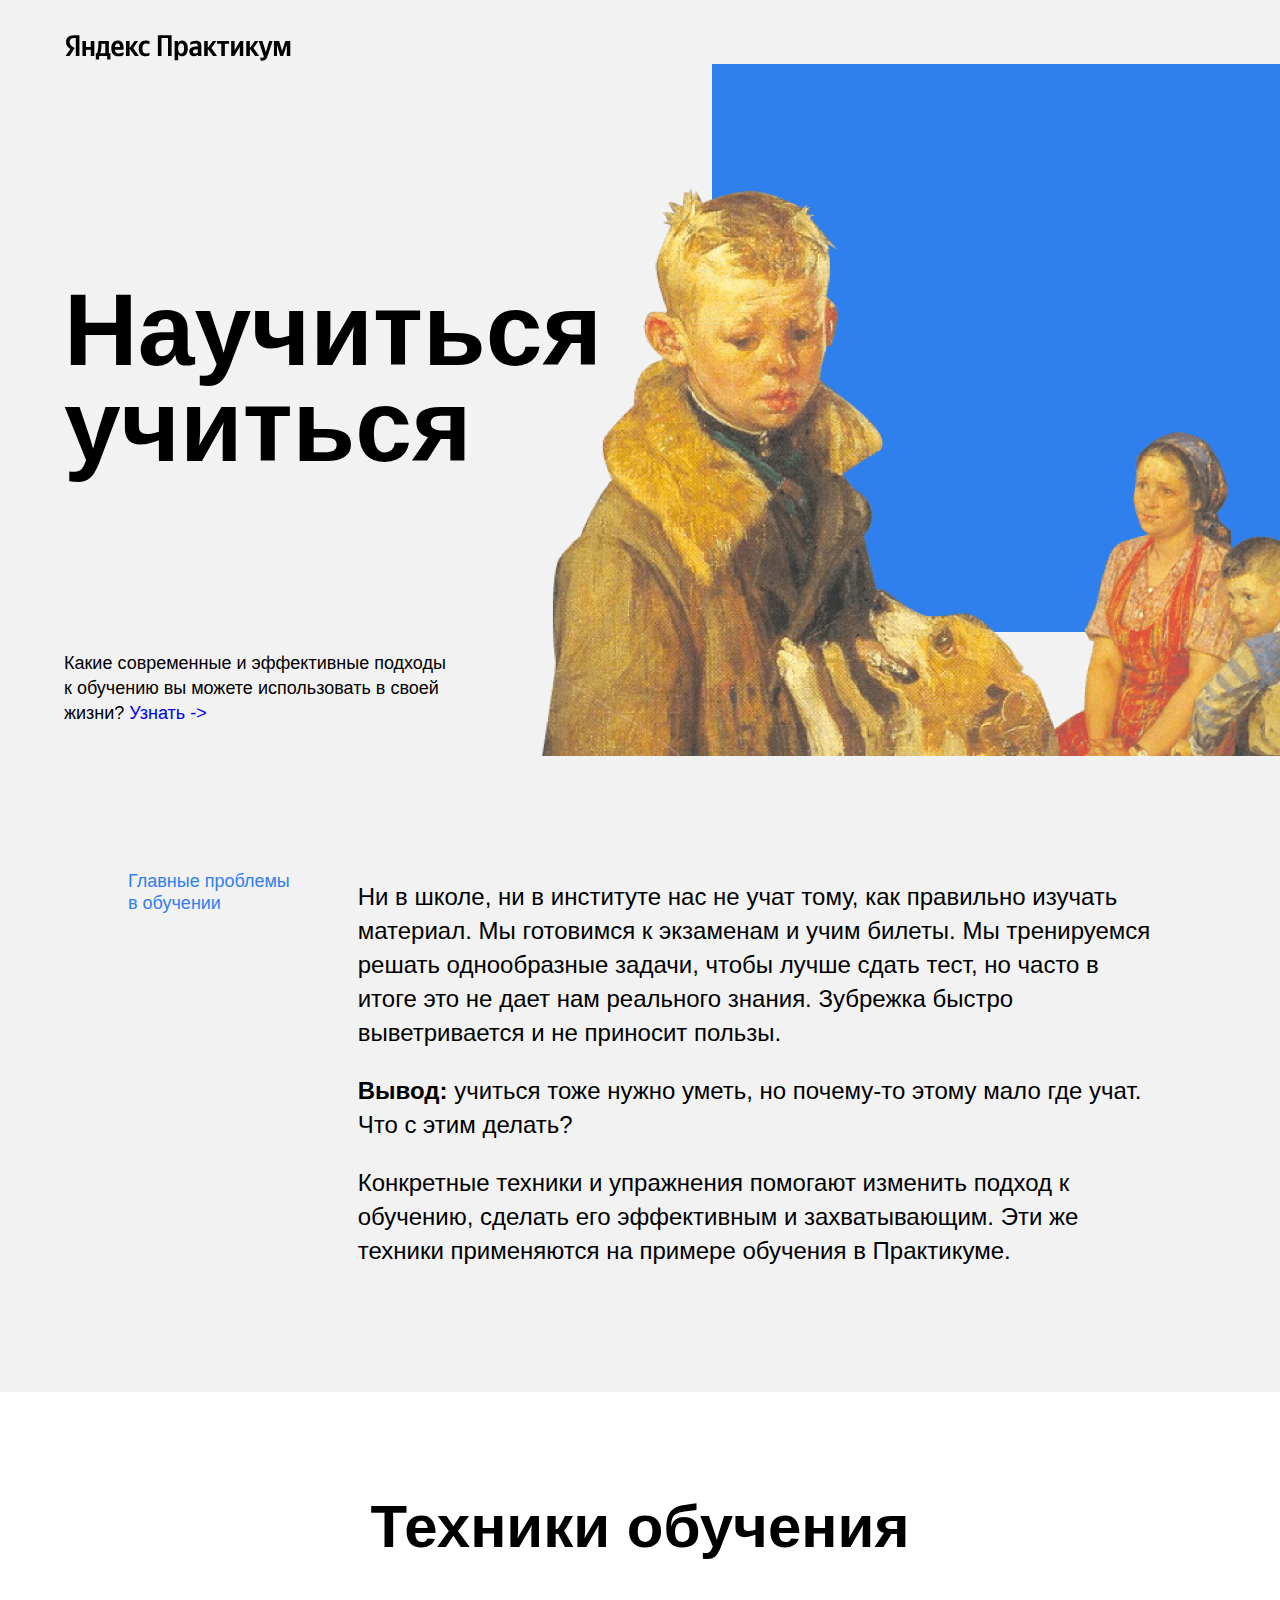
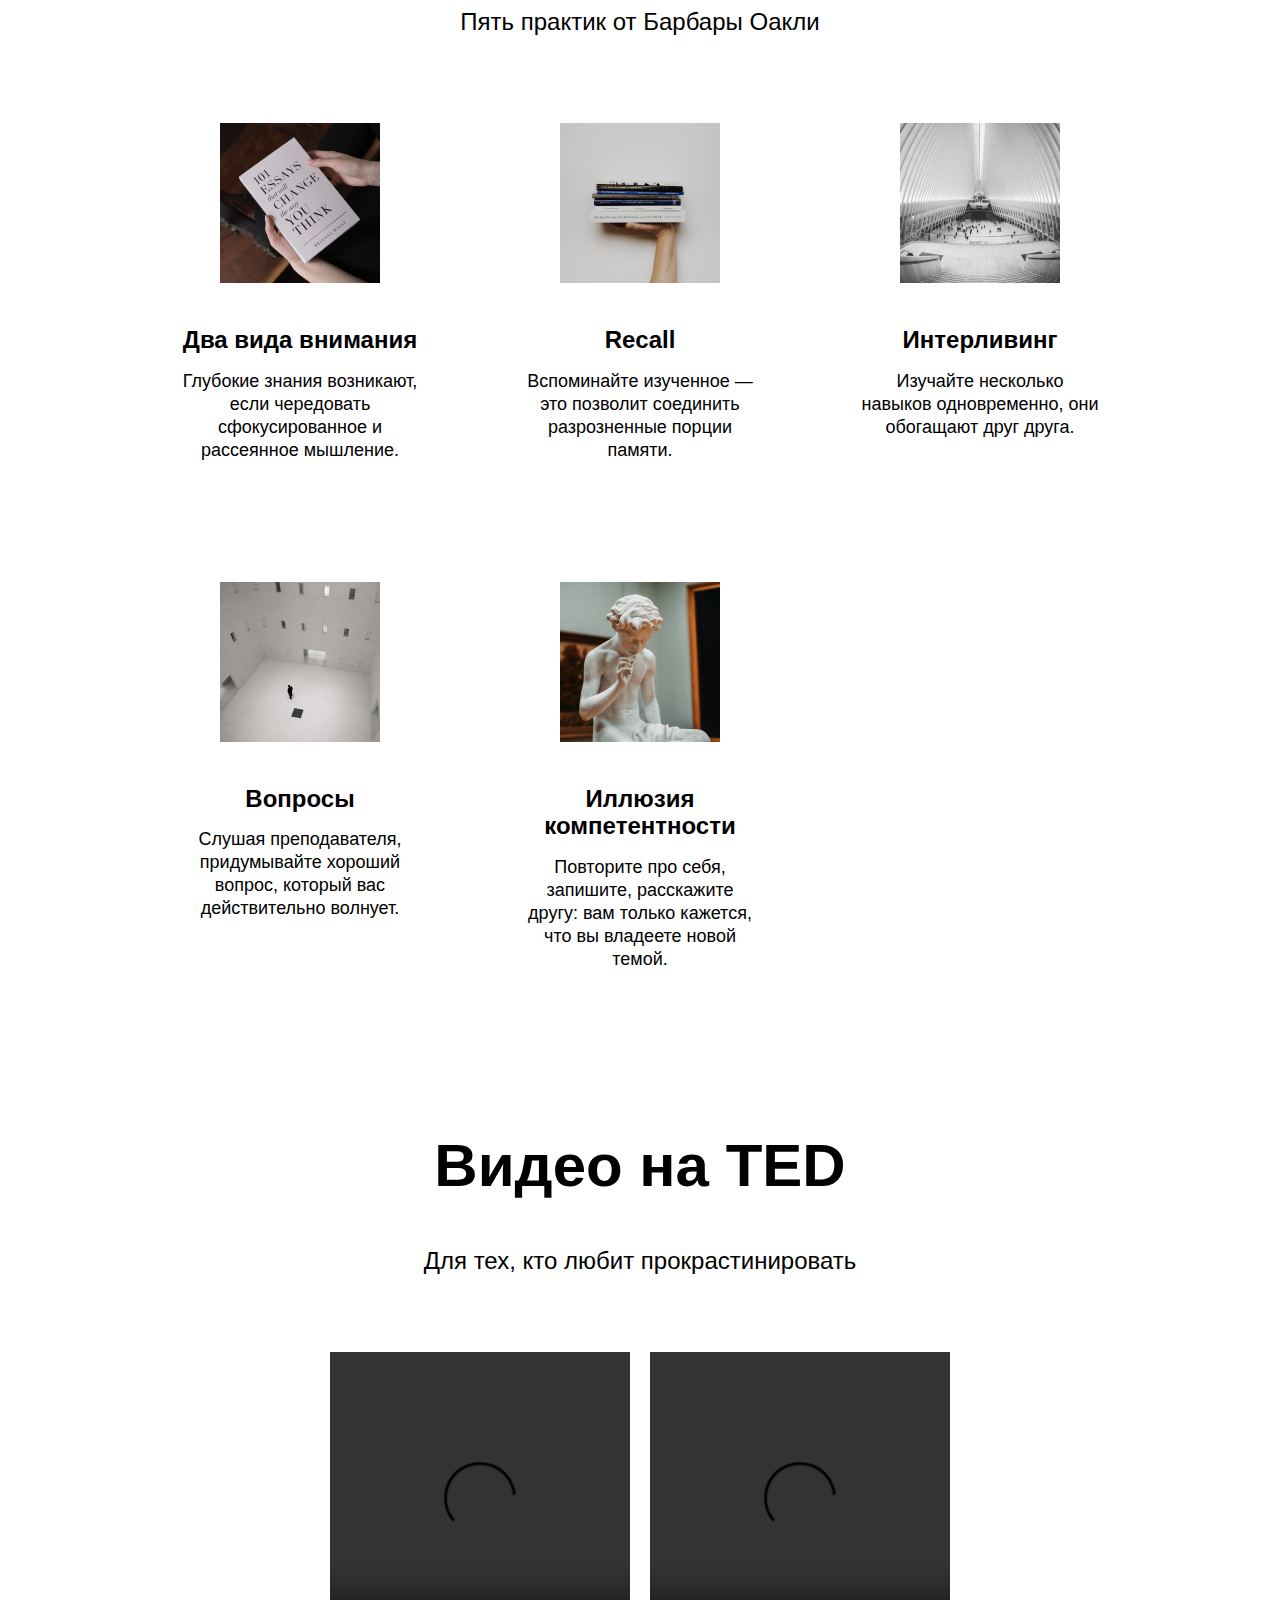
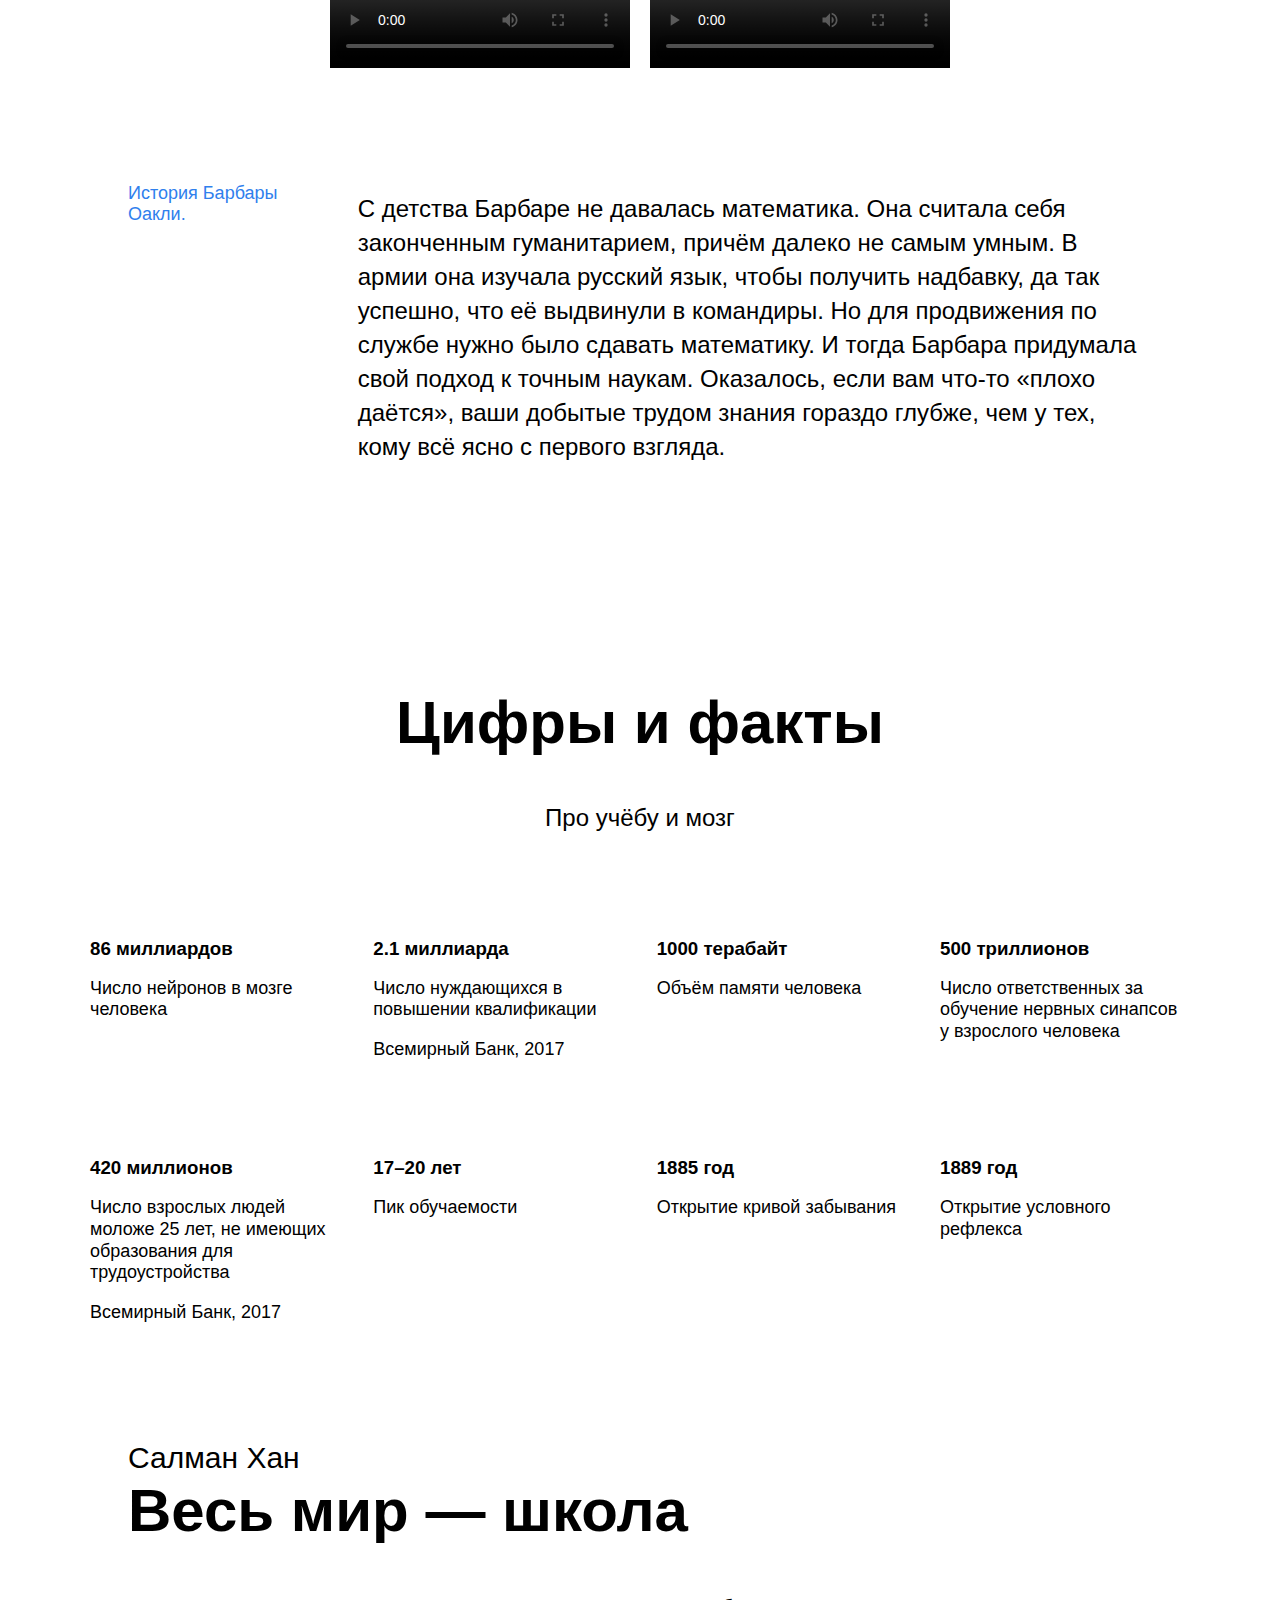
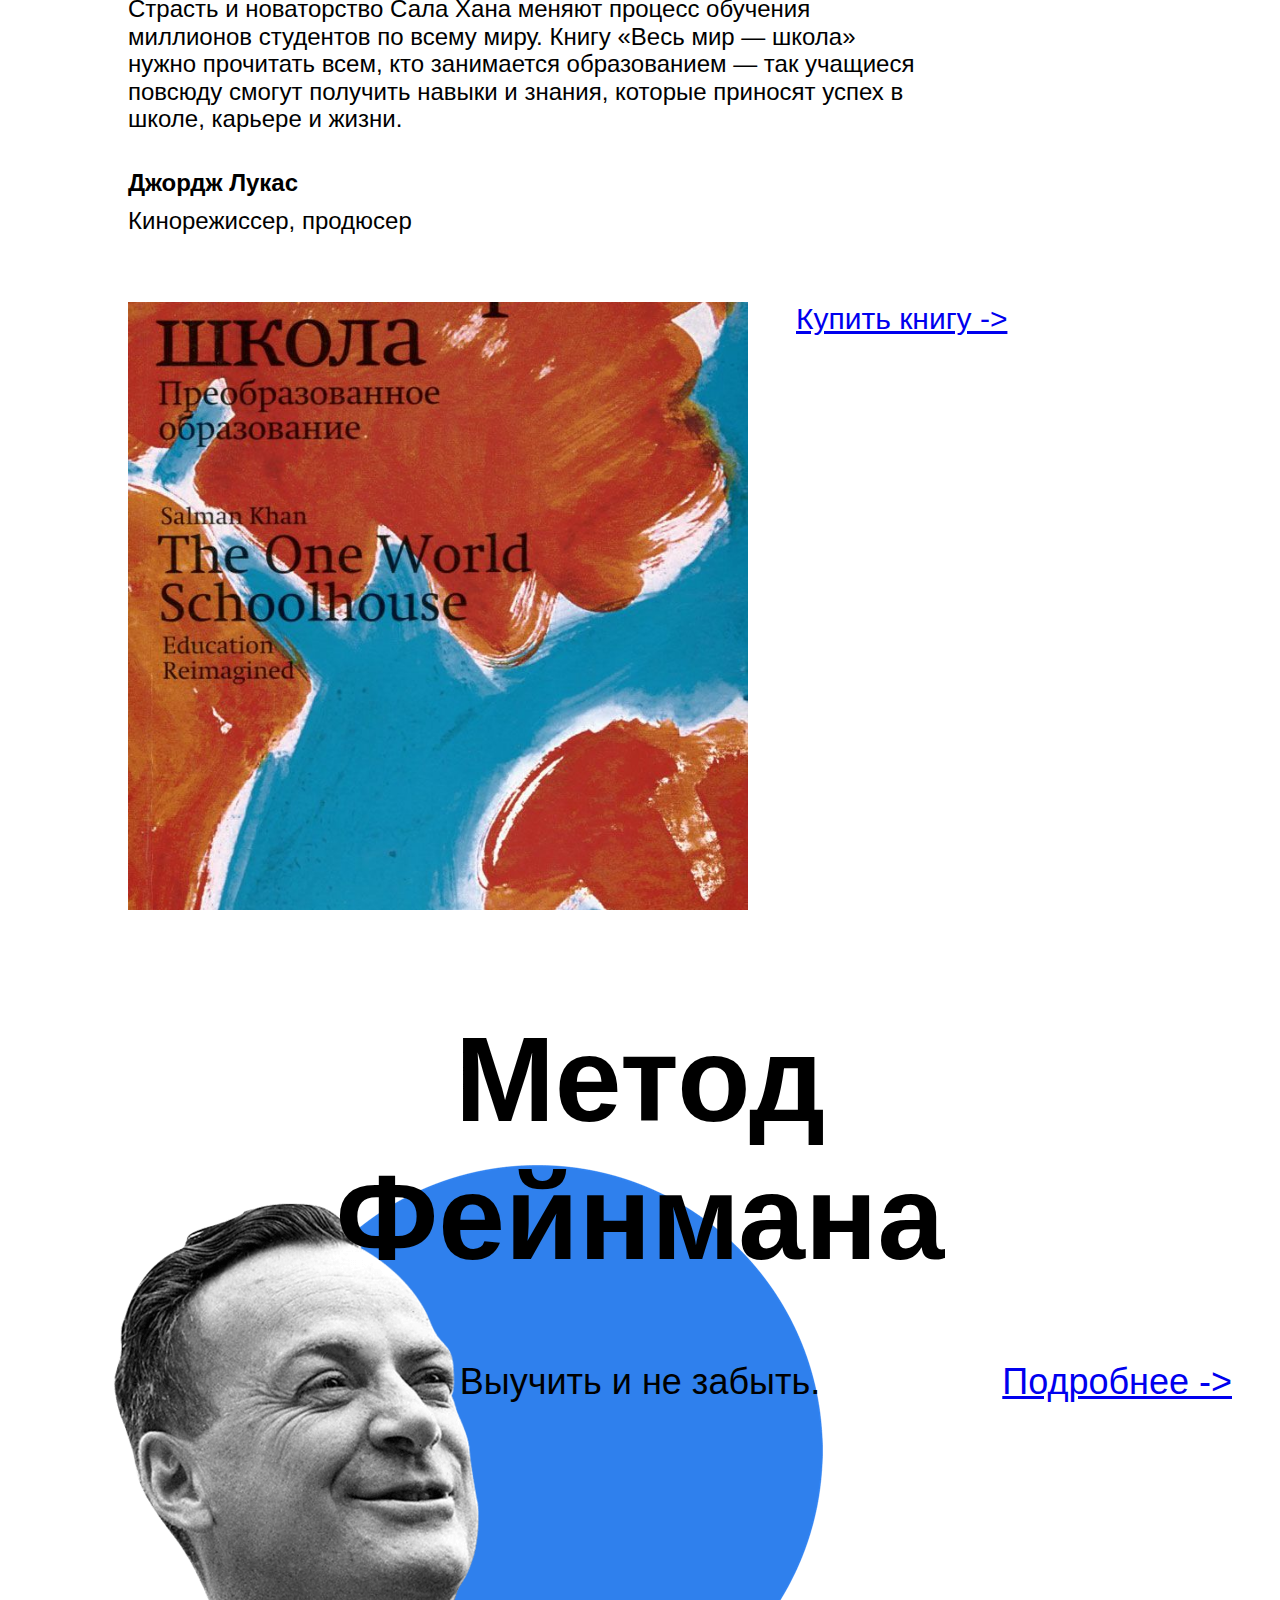
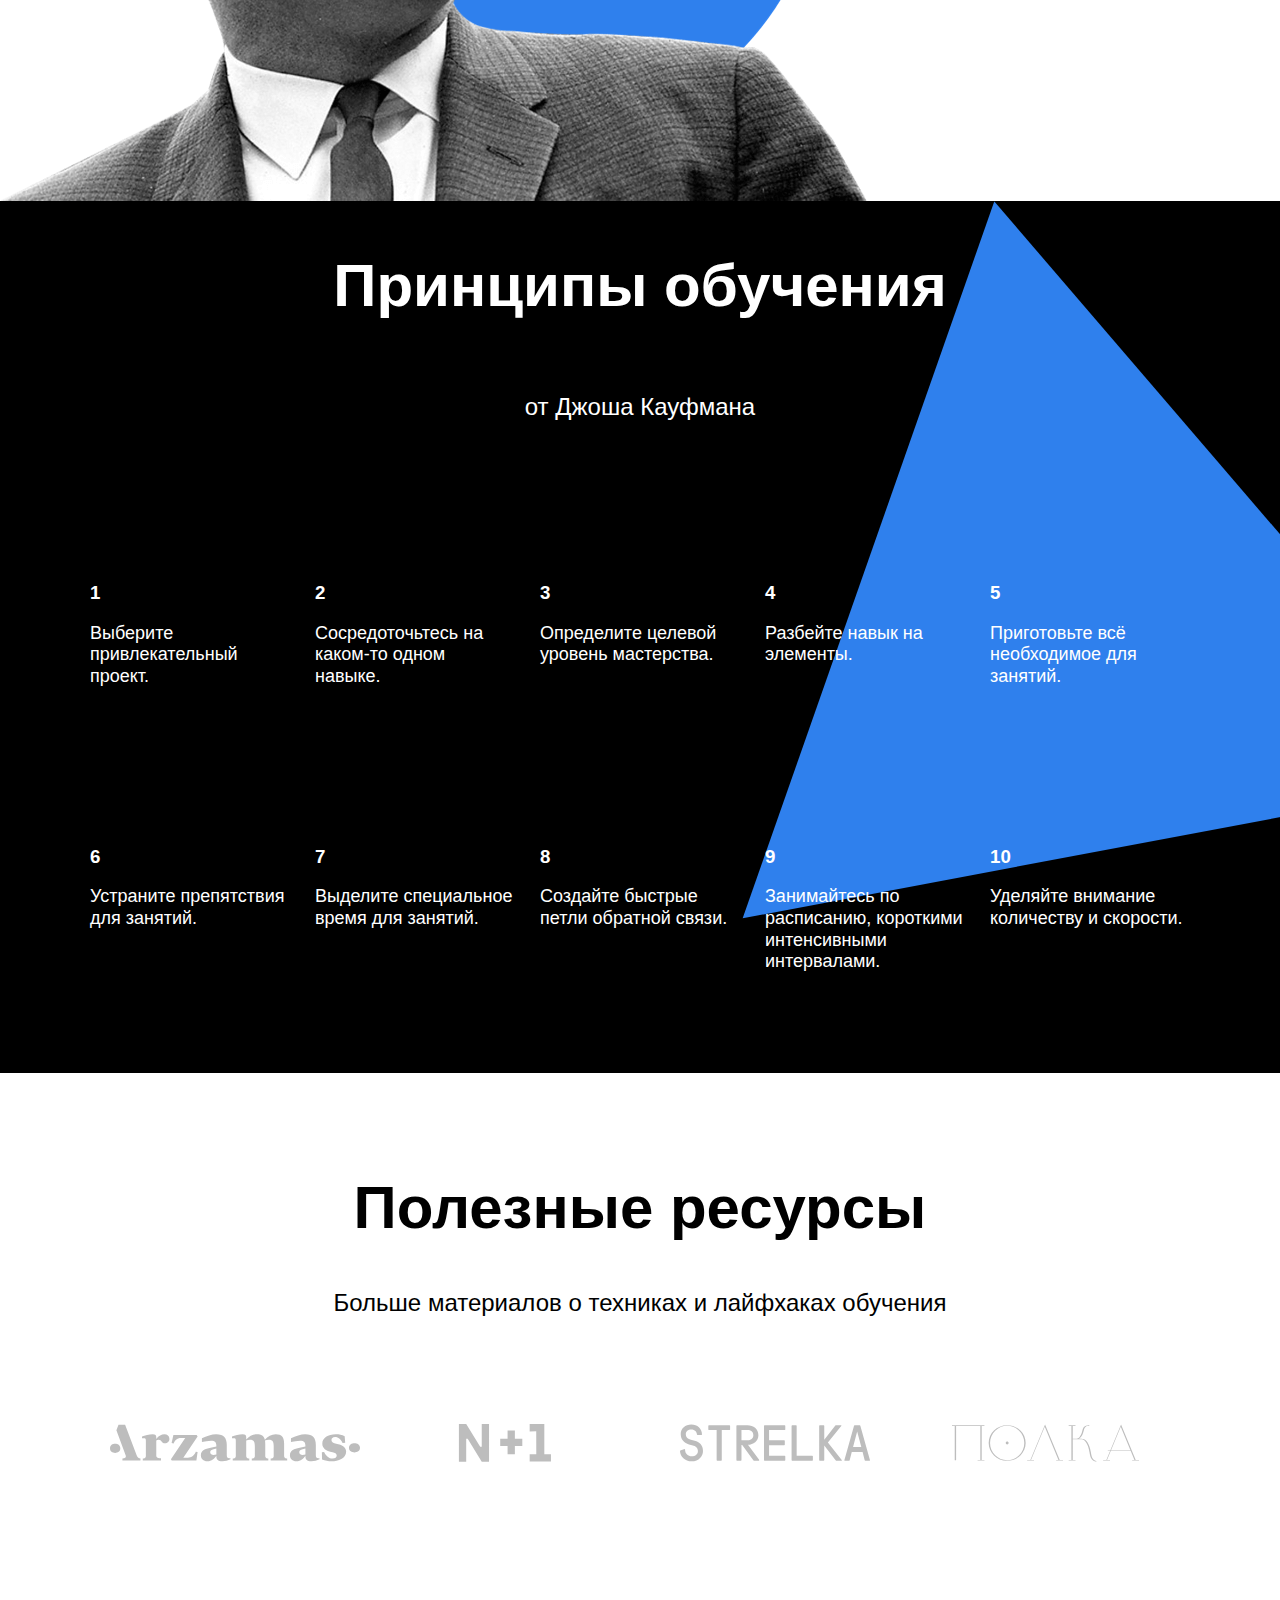
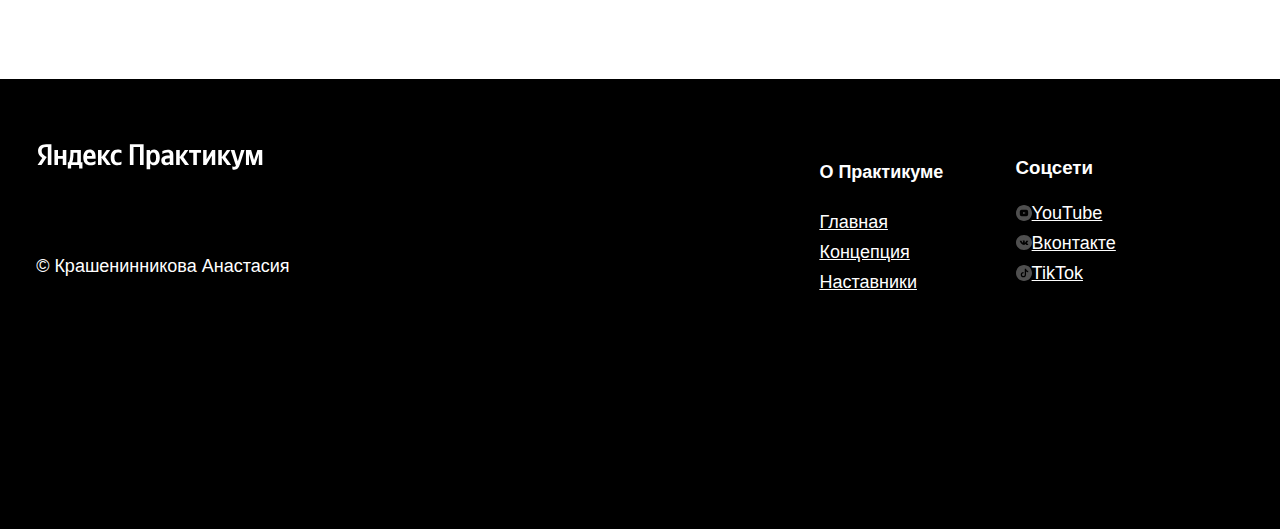
==== index.html @ 9bcd0406 "first commit" ====
<!DOCTYPE html>
<html lang="ru">

<head>
  <link rel="stylesheet" href="styles/style.css">
  <meta charset="UTF-8">
  <meta name="viewport" content="width=device-width, initial-scale=1.0">
  <title>Научиться учиться</title>
</head>

<body>
  <div class="page">
    <header class="header">
      <div class="logo logo_place_header">
        <img src="images/logo_place_header.svg" alt="пупупу">
      </div>
      <h1 class="header__title">Научиться учиться</h1>
      <p class="header__subtitle">
        Какие современные и эффективные подходы к обучению вы можете
        использовать в своей жизни?<a class="header__link"
          href="https://4brain.ru/blog/9-ways-to-learn-more-effectively/">
          Узнать ->
        </a>
      </p>
      <div class="header__main-illustration"></div>
      <div class="header__square-pic rotation"></div>
    </header>

    <main class="content">
      <section class="description">
        <div class="two-columns">
          <h2 class="two-columns__brief">Главные проблемы в обучении</h2>
          <div class="main-text">
            <p>
              Ни в школе, ни в институте нас не учат тому, как правильно
              изучать материал. Мы готовимся к экзаменам и учим билеты. Мы
              тренируемся решать однообразные задачи, чтобы лучше сдать тест,
              но часто в итоге это не дает нам реального знания. Зубрежка
              быстро выветривается и не приносит пользы.
            </p>
            <p>
              <span class="span-accent">Вывод:</span> учиться тоже нужно
              уметь, но почему-то этому мало где учат. Что с этим делать?
            </p>
            <p>
              Конкретные техники и упражнения помогают изменить подход к
              обучению, сделать его эффективным и захватывающим. Эти же
              техники применяются на примере обучения в Практикуме.
            </p>
          </div>
        </div>
      </section>

      <section class ='techniques'>
        <h2 class="section-title">Техники обучения</h2>
        <h3 class="section-subtitle">Пять практик от Барбары Оакли</h3>
        <div class="cards">
          <div class = "cards__item">
            <img class="card__image"  src="images_sprint-2/cards-attention.png" alt="пупупу">
            <h3 class="cards__title">Два вида внимания</h3>
            <p class="cards__description">Глубокие знания возникают, если чередовать сфокусированное и рассеянное мышление.</p>
          </div>
          <div class = "cards__item">
            <img class="card__image"  src="images_sprint-2/cards-competence.png" alt="пупупу">
            <h3 class="cards__title">Recall</h3>
            <p class="cards__description">Вспоминайте изученное — это позволит соединить разрозненные порции памяти.</p>
          </div>
          <div class = "cards__item">
            <img class="card__image"  src="images_sprint-2/cards-interliving.png" alt="пупупу">
            <h3 class="cards__title">Интерливинг</h3>
            <p class="cards__description">Изучайте несколько навыков одновременно, они обогащают друг друга.</p>
          </div>
          <div class = "cards__item">
            <img class="card__image"  src="images_sprint-2/cards-question.png" alt="пупупу">
            <h3 class="cards__title">Вопросы</h3>
            <p class="cards__description">Слушая преподавателя, придумывайте хороший вопрос, который вас действительно волнует.</p>
          </div>
          <div class = "cards__item">
            <img class="card__image"  src="images_sprint-2/cards-recall.png" alt="пупупу">
            <h3 class="cards__title">Иллюзия компетентности</h3>
            <p class="cards__description">Повторите про себя, запишите, расскажите другу: вам только кажется, что вы владеете новой темой.</p>
          </div>
        </div>
      </section>

      <section class="video">
        <h2 class="section-title">Видео нa TED</h2>
        <h3 class="section-subtitle">Для тех, кто любит прокрастинировать</h3>
        <div  class="video__iframes">
          <video src="https://www.youtube.com/watch?v=arj7oStGLkU" type="video/mp4" controls></video>
          <video src="https://www.youtube.com/watch?v=5MgBikgcWnY" type="video/mp4" controls></video>
        </div>
      </section>

      <section class="oakley">
        <div class="two-columns">
          <h2 class="two-columns__brief">История Барбары Оакли.</h2>
          <div class="main-text">
            <p>
              С детства Барбаре не давалась математика. Она считала себя законченным гуманитарием, причём далеко не самым умным. В армии она изучала русский язык, чтобы получить надбавку, да так успешно, что её выдвинули в командиры. Но для продвижения по службе нужно было сдавать математику. И тогда Барбара придумала свой подход к точным наукам. Оказалось, если вам что-то «плохо даётся», ваши добытые трудом знания гораздо глубже, чем у тех, кому всё ясно с первого взгляда.
            </p>
          </div>
        </div>
      </section>
      
      <section class="digits">
        <h2 class="section-title">Цифры и факты</h2>
        <h3 class="section-subtitle">Про учёбу и мозг</h3>
        <div class="table">
          <div class="table__cell">
            <h3 class="table__heading">86 миллиардов</h3>
            <p class="table__text">Число нейронов в мозге человека</p>
          </div>
          <div class="table__cell">
            <h3 class="table__heading">2.1 миллиарда</h3>
            <p class="table__text">
              Число нуждающихся в повышении квалификации
            </p>
            <p class="table__text">Всемирный Банк, 2017</p>
          </div>
          <div class="table__cell">
            <h3 class="table__heading">1000 терабайт</h3>
            <p class="table__text">Объём памяти человека</p>
          </div>
          <div class="table__cell">
            <h3 class="table__heading">500 триллионов</h3>
            <p class="table__text">
              Число ответственных за обучение нервных синапсов у взрослого
              человека
            </p>
          </div>
          <div class="table__cell">
            <h3 class="table__heading">420 миллионов</h3>
            <p class="table__text">
              Число взрослых людей моложе 25 лет, не имеющих образования для
              трудоустройства
            </p>
            <p class="table__text">Всемирный Банк, 2017</p>
          </div>
          <div class="table__cell">
            <h3 class="table__heading">17–20 лет</h3>
            <p class="table__text">Пик обучаемости</p>
          </div>
          <div class="table__cell">
            <h3 class="table__heading">1885 год</h3>
            <p class="table__text">Открытие кривой забывания</p>
          </div>
          <div class="table__cell">
            <h3 class="table__heading">1889 год</h3>
            <p class="table__text">Открытие условного рефлекса</p>
          </div>
        </div>
      </section>

      <section class="khan">
          <h3 class="khan__container khan__author">Салман Хан</h3>
          <h2 class="khan__container khan__title">Весь мир — школа</h2>
          <p class ="khan__container khan__quote">Страсть и новаторство Сала Хана меняют процесс обучения миллионов студентов по всему миру. Книгу «Весь мир — школа» нужно прочитать всем, кто занимается образованием — так учащиеся повсюду смогут получить навыки и знания, которые приносят успех в школе, карьере и жизни.</p>
          <p class="khan__container quote-author">Джордж Лукас</p>
          <p class="khan__container quote-author-subline">Кинорежиссер, продюсер</p>
          <div class="khan__container book-container">
            <img class="khan__container book-pic" src="images_sprint-2/khan-book.jpg" alt="пупупу">
            <a class="khan__container khan__buy-link" href="#">Купить книгу -></a>
          </div>
      </section>

      <section class="feynman">
        <h2 class="title">Метод Фейнмана</h2>
        <h3 class="subtitle">Выучить и не забыть.</h3>
        <img class="body__feynman-illustration" src="/images/feynman.png" alt="пупупу">
        <a class="feynman__link" href="#">Подробнее -></a>
      </section>

      <section class="kaufman">
        <h2 class="section-title_theme_dark">Принципы обучения</h2>
        <div class="section-subtitle_theme_dark">от Джоша Кауфмана</div>
        <div class="table table_theme_dark">
          <div class="table__cell table__cell_width_200 table__cell_theme_dark">
            <h3 class="table__heading">1</h3>
            <div class="table__text">Выберите привлекательный проект.</div>
          </div>
          <div class="table__cell table__cell_width_200 table__cell_theme_dark">
            <h3 class="table__heading">2</h3>
            <div class="table__text">
              Сосредоточьтесь на каком-то одном навыке.
            </div>
          </div>
          <div class="table__cell table__cell_width_200 table__cell_theme_dark">
            <h3 class="table__heading">3</h3>
            <div class="table__text">
              Определите целевой уровень мастерства.
            </div>
          </div>
          <div class="table__cell table__cell_width_200 table__cell_theme_dark">
            <h3 class="table__heading">4</h3>
            <div class="table__text">Разбейте навык на элементы.</div>
          </div>
          <div class="table__cell table__cell_width_200 table__cell_theme_dark">
            <h3 class="table__heading">5</h3>
            <div class="table__text">
              Приготовьте всё необходимое для занятий.
            </div>
          </div>
          <div class="table__cell table__cell_width_200 table__cell_theme_dark">
            <h3 class="table__heading">6</h3>
            <div class="table__text">Устраните препятствия для занятий.</div>
          </div>
          <div class="table__cell table__cell_width_200 table__cell_theme_dark">
            <h3 class="table__heading">7</h3>
            <div class="table__text">
              Выделите специальное время для занятий.
            </div>
          </div>
          <div class="table__cell table__cell_width_200 table__cell_theme_dark">
            <h3 class="table__heading">8</h3>
            <div class="table__text">
              Создайте быстрые петли обратной связи.
            </div>
          </div>
          <div class="table__cell table__cell_width_200 table__cell_theme_dark">
            <h3 class="table__heading">9</h3>
            <div class="table__text">
              Занимайтесь по расписанию, короткими интенсивными интервалами.
            </div>
          </div>
          <div class="table__cell table__cell_width_200 table__cell_theme_dark">
            <h3 class="table__heading">10</h3>
            <div class="table__text">
              Уделяйте внимание количеству и скорости.
            </div>
          </div>
        </div>
        <div class="kaufman__triangle rotation"></div>
      </section>

      <section class="resources">
        <h2 class="section-title">Полезные ресурсы</h2>
        <h3 class="section-subtitle">Больше материалов о техниках и лайфхаках обучения</h3>
        <div class="resources__logo-zone">
          <a class="resources__link" href="#">
            <img class="resources__image" src="images_sprint-2/logo/resources-arzamas.svg" alt="пупупу">
          </a>
          <a class="resources__link" href="#">
            <img src="images_sprint-2/logo/resources-n1.svg" alt="пупупу">
          </a>
          <a class="resources__link" href="#">
            <img src="images_sprint-2/logo/resources-strelka.svg" alt="пупупу">
          </a>
          <a class="resources__link" href="#">
            <img src="images_sprint-2/logo/resources-polka.svg" alt="пупупу">
          </a>
        </div>
      </section>

    </main>
    <footer class="footer">
      <div class="footer__columns">
        <div class="footer__column_content_copyright">
          <div class="logo logo_place_footer">
            <img src="images/logo_place_footer.svg" alt="пупупу">
          </div>
          <div class="footer__author">&copy; Крашенинникова Анастасия</div>
        </div>

        <div class="footer__column_content_info">
          <h3 class="footer__column-heading">О Практикуме</h3>
          <a class="footer__column-links" href="#">Главная</a>
          <a class="footer__column-links" href="#">Концепция</a>
          <a class="footer__column-links" href="#">Наставники</a>
        </div>

        <div class="footer__column_content_social">
          <h3 class="footer__social-icon">Соцсети</h3>
          <a class="footer__column-link" href="#">
            <img src="images/youtube_color_white.svg" alt="пупупу">YouTube</a>
          <a class="footer__column-link" href="#">
            <img src="images/vk_color_white.svg" alt="пупупу">Вконтакте</a>
          <a class="footer__column-link" href="#">
            <img src="images/tiktok_color_white.svg" alt="пупупу">TikTok</a>
        </div>
      </div>
    </footer>
  </div>
</body>

</html>
---- styles/style.css ----
@import url(normalize.css);
.page {
  min-width: 1100px;
  /* мы ещё не умеем делать мобильную версию сайта, */
  /* поэтому выше установлена минимальная ширина страницы */
  max-width: 1600px;
  /* выше установили ограничение по максимальной ширине */
  margin: 0 auto;
  /* выше для экранов больше 1600px отцентрировали весь контент */
  font-family: "Helvetica Neue", Arial, sans-serif;
}

.header {
  position: relative;
  height: 100vh;
  min-height: 600px;
  max-height: 756px;
  display: flex;
  /* padding: 20px; */
  align-items: center;
  background-color: #f2f2f2;
}
.logo {
  width: 228px;
  height: 32px;
  position: absolute;
  z-index: 2;
}
.logo_place_header{ 
  top: 30px;
  left: 64px;
}

.header__title {
  width: 730px;
  /* position: absolute;  */
  top: 60px;
  margin-left: 64px;
  z-index: 2;
  justify-content: column;
  font-size: 102px;
  font-weight: 600;
  line-height: 96px;
}

.header__subtitle {
  position: absolute;
  width: 388px;
  bottom: 30px;
  left: 64px;
  z-index: 1;
  margin: 0;
  font-size: 18px;
  font-weight: normal;
  line-height: 25px;
}

.header__link {
  /* position: absolute; 
  bottom: 30px;
  left: 64px;  */
  text-decoration: none;
  font-size: 18px;
  font-weight: normal;
  line-height: 25px;
}

.header__main-illustration {
  position: absolute;
  width: 765px;
  height: 608px;
  bottom: 0px;
  right: 0px;
  z-index: 1;
  background-image: url("/images/two_again.png");
  background-size: cover;
  background-repeat: no-repeat;
}

.header__square-pic {
  position: absolute;
  height: 568px;
  width: 568px;
  background-color: #2f80ed;
  top: 64px;
  right: 0px;
  z-index: 0;
}

.header__square-pic {
  height: 568px;
  width: 568px;
}

.table__cell_theme_dark {
  width: 200px;
  color: white;
  margin-right: 0;
  margin-top: 80px;
}

.span-accent {
  font-weight: bold;
}

.description {
  display: flex;
  align-items: center;
  justify-content: center;
  background-color: #f2f2f2;
}

.two-columns {
  display: flex;
  gap: 60px;
  width: 80%;
  margin-top: 100px;
  margin-bottom: 100px;
}

.two-columns__brief {
  width: 175px;
  font-size: 18px;
  font-weight: normal;
  line-height: 1.2;
  color: #2f80ed;
}

.main-text {
  min-width: 784px;
  width: 80%;
  font-size: 24px;
  font-weight: normal;
  line-height: 34px;
}

.digits {
  display: flex;
  flex-direction: column;
  justify-content: start;
  align-items: center;
  padding: 100px auto;
}
.section-title {
  text-align: center;
  margin-top: 100px;
  margin-bottom: 20px;
  width: 60%;
  font-size: 60px;
  font-weight: 600;
  line-height: 1.15;
}
.section-subtitle {
  text-align: center;
  width: 60%;
  font-size: 24px;
  font-weight: normal;
  line-height: 34px;
}
.table {
  display: flex;
  flex-wrap: wrap;
  row-gap: 60px;
  justify-content: space-between;
  padding-top: 60px;
  margin-bottom: 100px;
  margin-left: auto;
  margin-right: auto;
  width: 1100px;
}
.table__cell{
  row-gap: 20px;
  width: 250px;
}
.heading{
  font-size: 24px;
  font-weight: 600;
  line-height: 1.15;
  width: 250px;
}
.table__text{
  font-size: 18px;
  font-weight: normal;
  line-height: 1.2
}
.feynman{
  display: flex;
  flex-direction: column;
  justify-content: start;
  align-items: center;
  position: relative;
  height: 891px;
}
.body__feynman-illustration{
  position: absolute;
  z-index: 1;
  height: 637px;
  width: 867px;
  left: 0;
  bottom: 0;
}
.title{
  text-align: center;
  width: 648px;
  z-index: 2;
  margin: 0;
  margin-top: 100px;
  font-size: 120px;
  font-weight: 600;
  line-height: 1.15;
}
.subtitle{
  text-align: center;
  z-index: 2;
  margin-top: 70px;
  font-size: 36px;
  font-weight: normal;
  line-height: 51px;
}
.feynman__link{
  position: absolute;
  top: 50%;
  right: 48px;
  font-size: 36px;
  font-weight: normal;
  line-height: 51px;
}
/* .kaufman{
  display: flex;
  flex-direction: column;
  justify-content: start;
  align-items: center;
  position: relative;
  padding: 90px auto;
  z-index: 2;
  background-image: url("/images/kaufman-triangle.svg");
  background-repeat: no-repeat;
  background-position: top right;
  background-size: 877px; 
  background-color: black;
} */
.kaufman {
  display: flex;
  flex-direction: column;
  justify-content: start;
  align-items: center;
  position: relative;
  padding: 90px auto;
  z-index: 2;
  background-color: black;
}
.kaufman__triangle{
  position: absolute;
  top: 0; 
  right: -210px;
  z-index: -1;
  width: 877px;
  height: 877px;
  background-image: url("/images/kaufman-triangle.svg");
  background-repeat: no-repeat;
  background-position: top right;
  transform-origin: center;
}

.section-title_theme_dark{
  text-align: center;
  width: 60%;
  font-size: 60px;
  font-weight: 600;
  line-height: 1.15;
  color: white;
}
.section-subtitle_theme_dark{
  text-align: center;
  margin-top: 20px;
  width: 60%;
  font-size: 24px;
  font-weight: normal;
  line-height: 34px;
  color: white;
}
.table__cell_width_200{
  width: 200px;
}
.table__cell_theme_dark{
  color: white;
}

.footer{
  padding-top: 60px;
  padding-bottom: 40px;
  min-height: 350px;
  color: white;
  background-color: black;
}
.logo_place_footer{
  width: 228px;
  height: 32px;
}
.footer__author{
  display: flex;
  align-items: end;
  padding-bottom: 18px;
  padding-top: 18px;
  font-size: 18px;
  font-weight: normal;
  line-height: 25px;
}
.footer__column-heading{
  margin-bottom: 20px;
  font-size: 18px;
  font-weight: 600;
  line-height: 30px;
}
.footer__column-links{
  display: flex;
  flex-direction: row;
  justify-content: space-between;
  font-size: 18px;
  font-weight: normal;
  line-height: 30px;
  color: white;
}
.footer__column-link{
  display: flex;
  flex-direction: row;
  justify-content: start;
  font-size: 18px;
  font-weight: normal;
  line-height: 30px;
  color: white;
}
.footer__columns{
  width: 90%;
  padding: 0;
  display: flex;
  flex-direction: row;
  justify-content: space-around;
}
.footer__column_content_copyright{
  display: flex;
  justify-content: start;
  flex-basis: 711px;

}
.footer__column_content_info{
  justify-content: center;
}
.footer__column_content_social{
  justify-content: end;
}

a {
  transition: opacity 0.3s ease-in-out;
}

a:hover {
  opacity: 0.2;
}

@keyframes rotate {
  from {
      transform: rotate(0deg);
  }
  to {
      transform: rotate(360deg);
  }
}

.rotation {
  animation: rotate 20s linear infinite;
    max-width: 100%; 
    max-height: 100%;
    overflow: hidden;
}

.techniques{
  margin-left: auto;
  margin-right: auto;
  width: 80%;
  display: flex;
  flex-direction: column;
  align-items: center;
}
.cards{
  display: flex;
  flex-wrap: wrap;
  justify-content: start;
  width: 920px;
  column-gap: 100px;
}

.cards__item{
  width: 240px;
  display: flex;
  flex-direction: column;
  justify-content: start;
  align-items: center;
  row-gap: 0;
}

.card__image{
  width: 160px;
  height: 160px;
  padding: 60px 40px 43px;
  display: flex;
  justify-content: center;
}
.cards__title{
  margin: 0;
  line-height: 1.15;
  font-size: 24px;
  font-weight: 600;
  text-align: center;
}
.cards__description{
  margin-top: 16px;
  margin-bottom: 60px;
  line-height: 23px;
  font-size: 18px;
  font-weight: normal;
  text-align: center;
}
.video{
  display: flex;
  flex-direction: column;
  align-items: center;
}
.video__iframes{
  display: flex;
  justify-content: center;
  flex-wrap: nowrap;
  column-gap: 20px;
  width: 515px;
  height: 316px;
  margin-top: 50px;
  margin-left: auto;
  margin-right: auto;
}
video{
  width: 100%;
  height: 100%;
  object-fit: contain;
}
.oakley{
  display: flex;
  align-items: center;
  justify-content: center;
}
.khan{
  width: 80%;
  height: 100%;
  margin-left: auto;
  margin-right: auto;
}
.khan__title{
  width: 100%;
  margin: 0;
  text-align: 1.15;
  font-size: 60px;
  font-weight: 600;
}
.khan__author{
  margin: 0;
  text-align: 42px;
  font-size: 30px;
  font-weight: normal;
}
.khan__quote{
  width: 790px;
  margin-top: 50px;
  margin-bottom: 36px;
  text-align: 32px;
  font-size: 24px;
  font-weight: normal;
}
.quote-author{
  width: 100%;
  text-align: 1.15;
  font-size: 24px;
  font-weight: 600;
  margin: 0;
}
.quote-author-subline{
  width: 100%;
  margin: 10px 0 68px;
  text-align: 1.15;
  font-size: 24px;
  font-weight: normal;
}
.book-container{
  display: flex;
  flex-wrap: nowrap;
  width: 100%;
  column-gap: 48px;
}
.book-pic{
  width: 620px;
  height: 608px;
  object-fit: cover;
}
.khan__buy-link{
  text-align: 42px;
  font-size: 30px;
  font-weight: normal;
}
.resources{
  display: flex;
  align-items: center;
  justify-content: center;
  flex-wrap: wrap;
}
.resources__logo-zone{
  display: flex;
  justify-content: center;
  margin: 80px auto 217px;
  column-gap: 0;
  width: 1100px;
}
.resources__link{
  display: flex;
  justify-content: center;
  width: 270px;
  height: 38px;
  object-fit: contain;
}
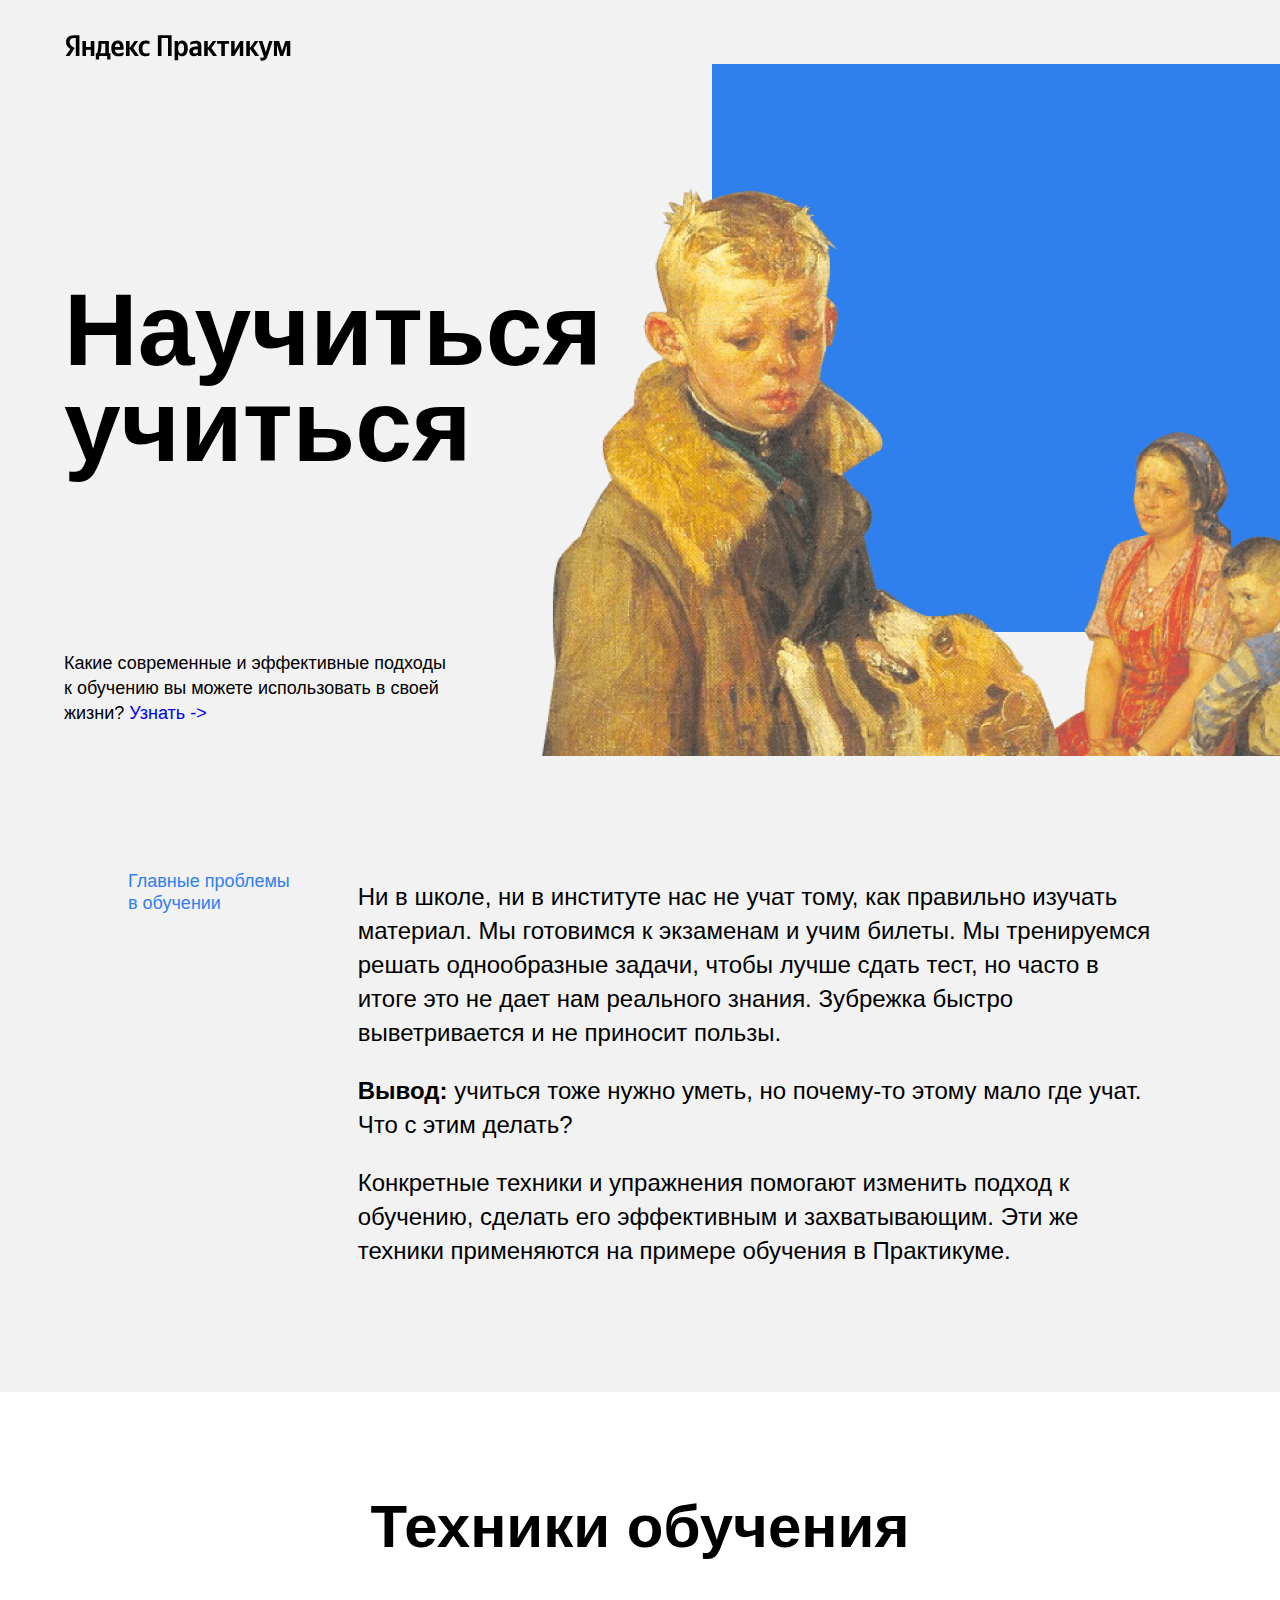
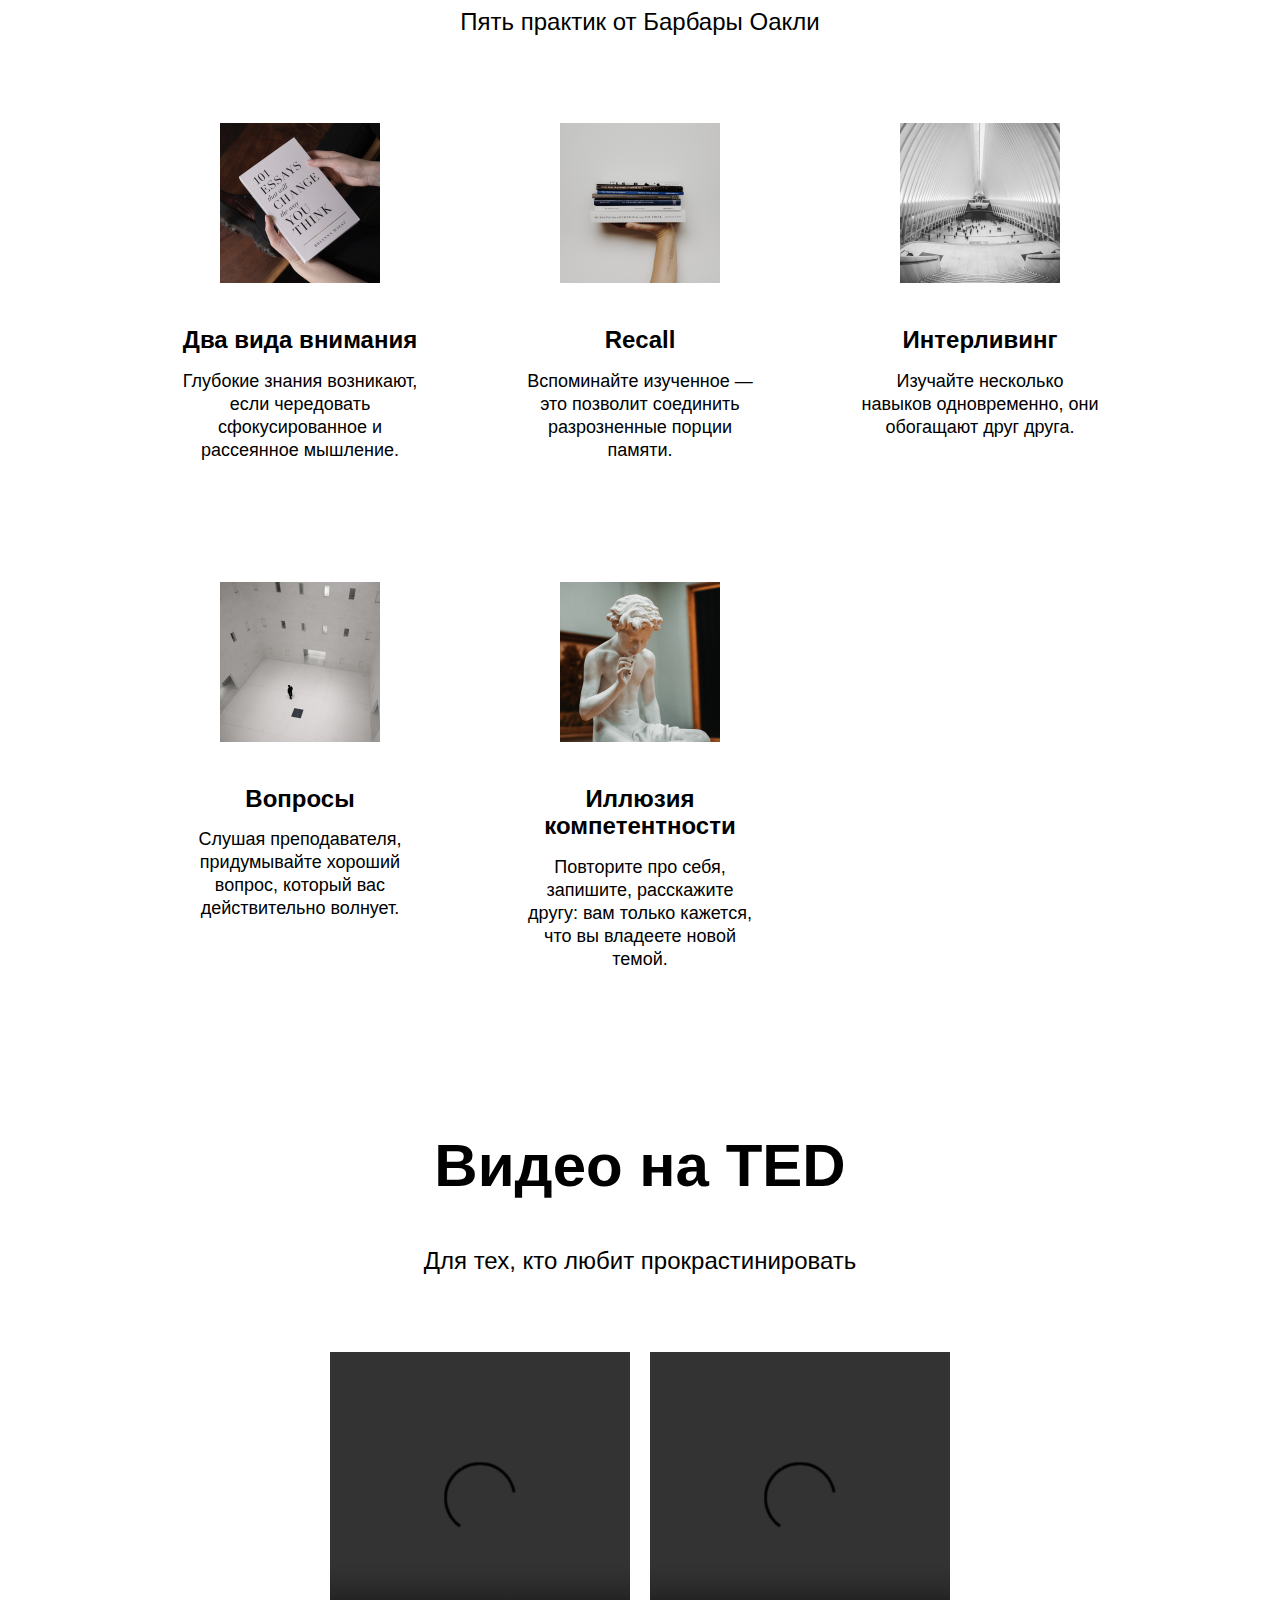
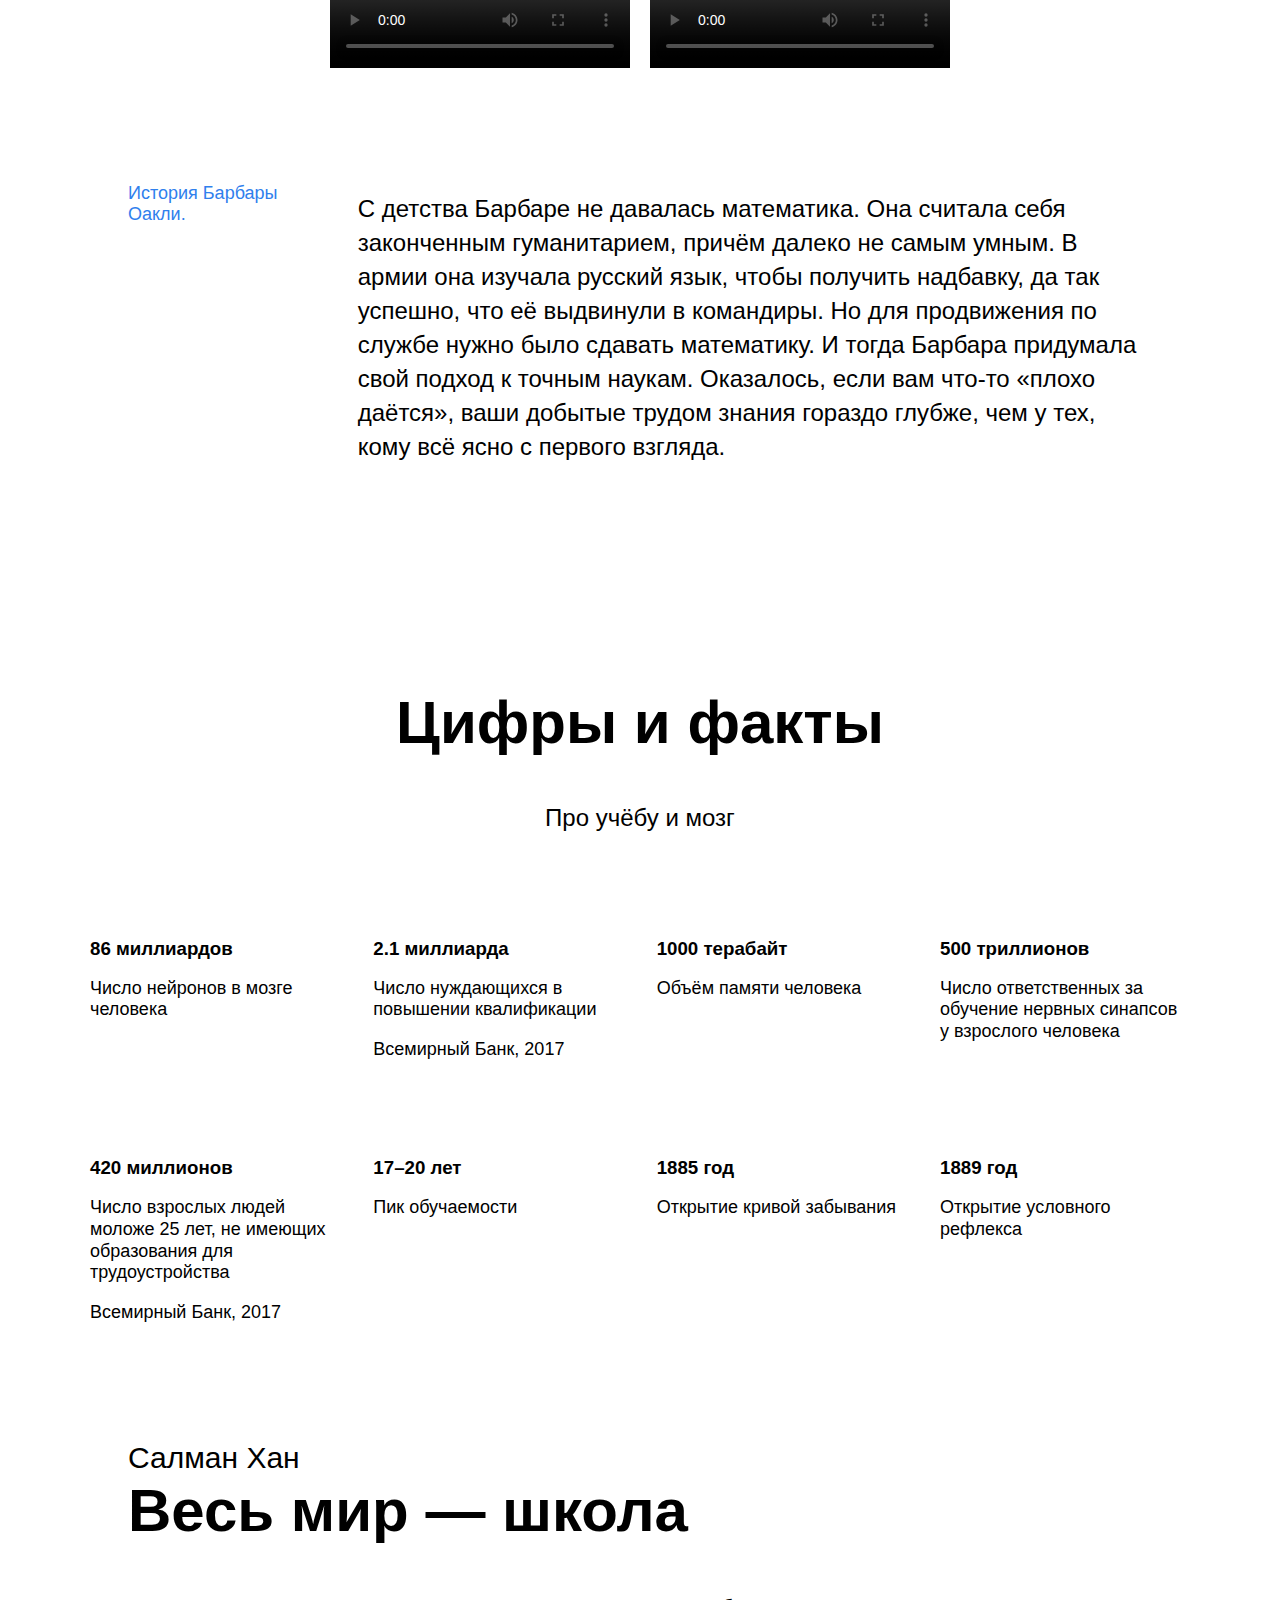
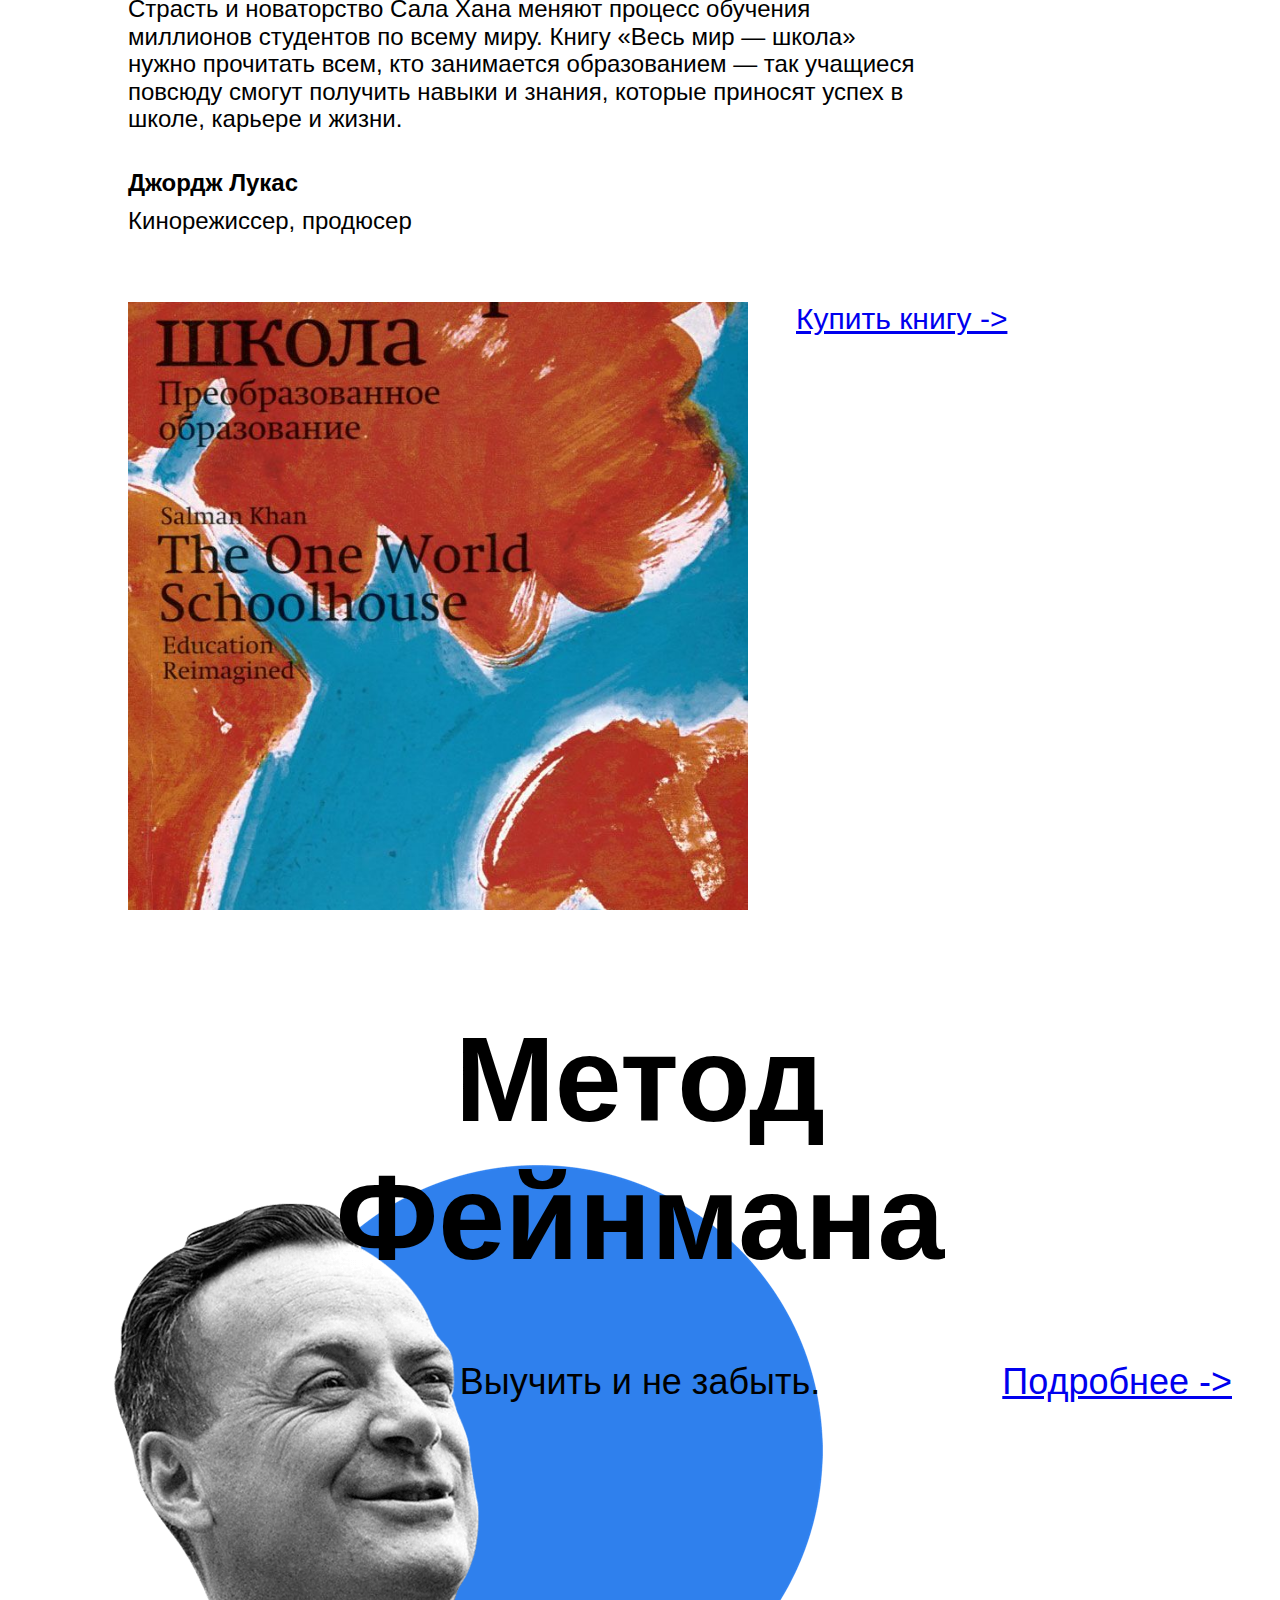
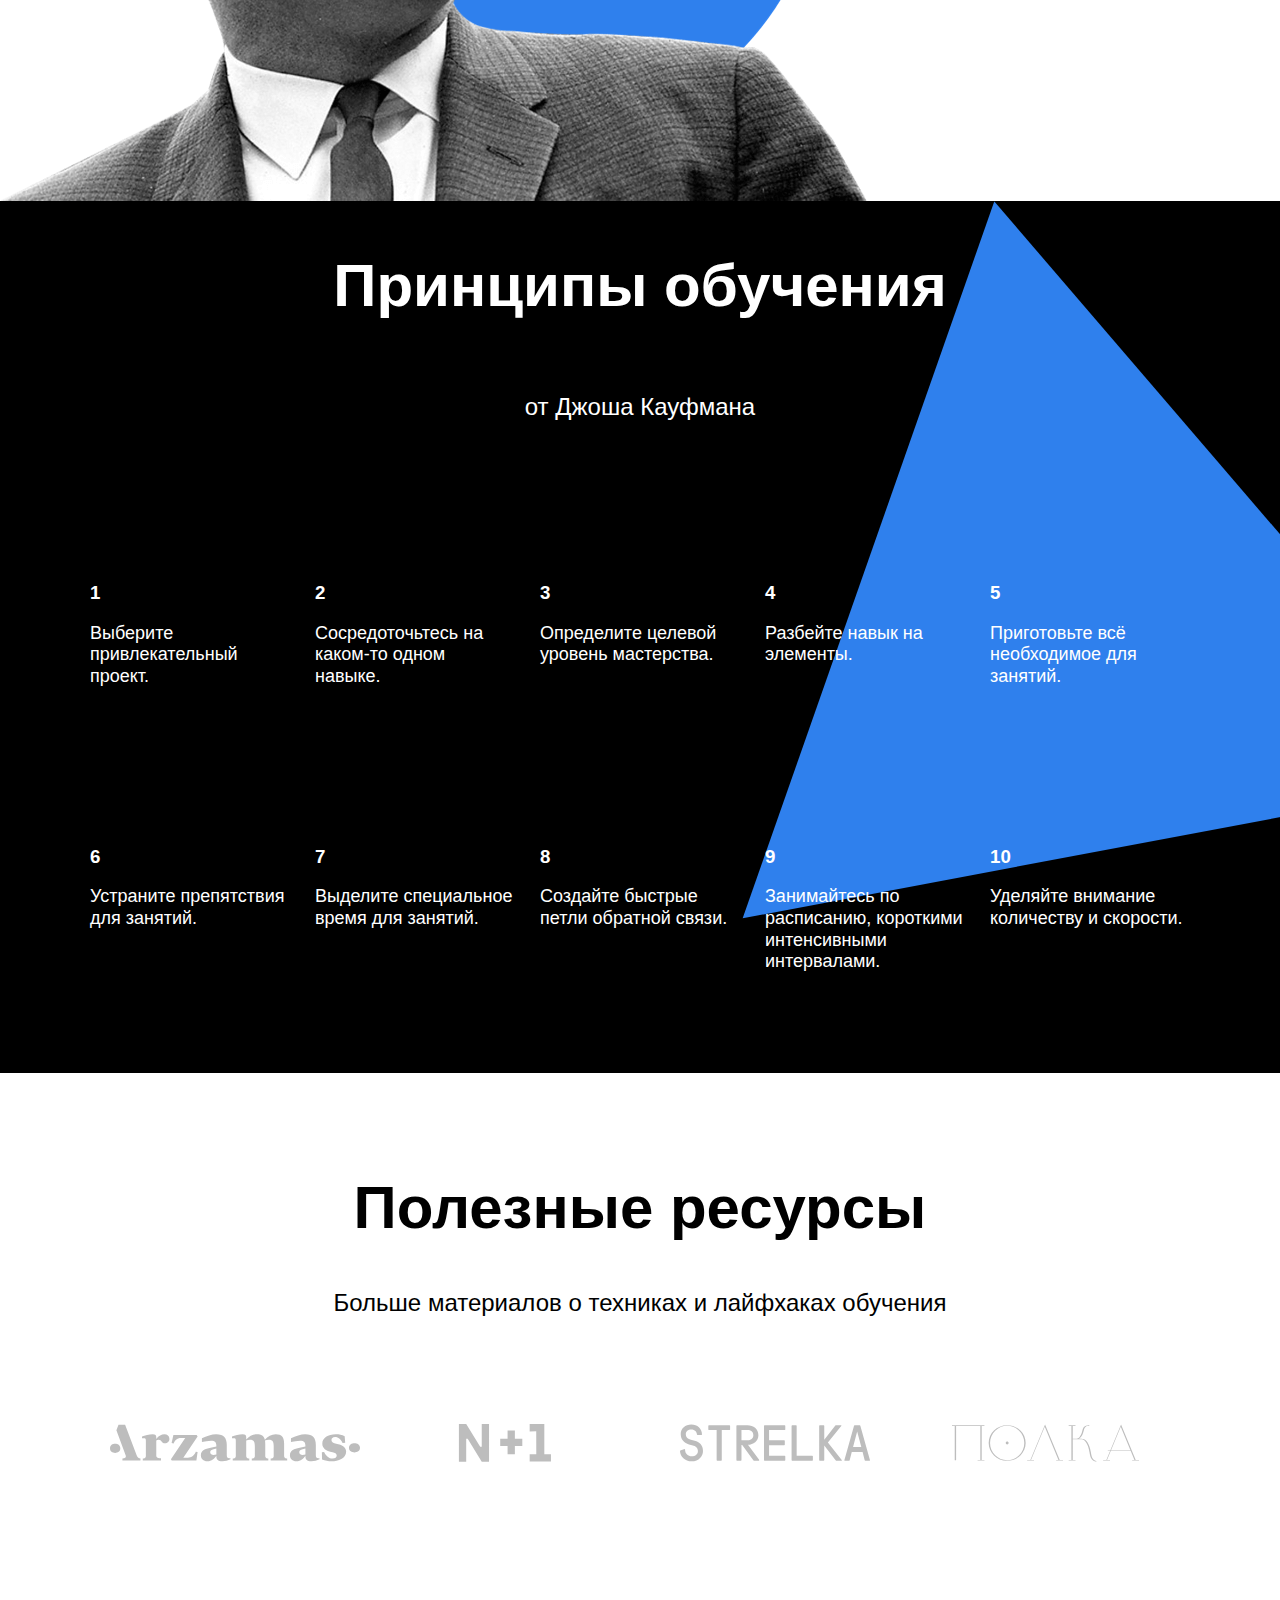
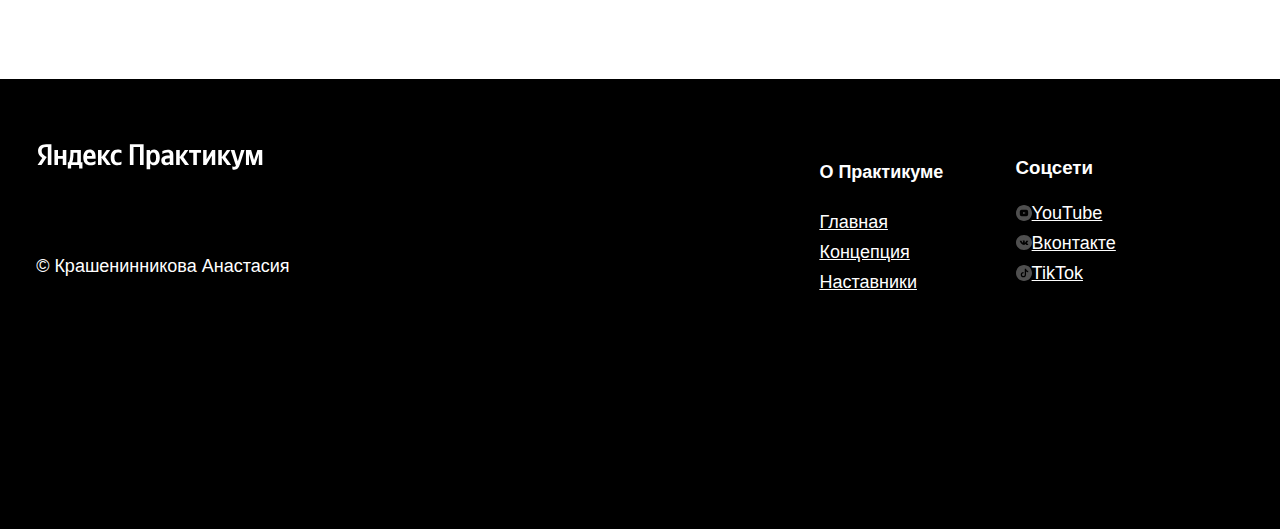
==== commit ebd09086: "remove excess files" ====
--- a/index.html
+++ b/index.html
@@ -56,27 +56,27 @@
         <h3 class="section-subtitle">Пять практик от Барбары Оакли</h3>
         <div class="cards">
           <div class = "cards__item">
-            <img class="card__image"  src="images_sprint-2/cards-attention.png" alt="пупупу">
+            <img class="card__image"  src="images/cards-attention.png" alt="пупупу">
             <h3 class="cards__title">Два вида внимания</h3>
             <p class="cards__description">Глубокие знания возникают, если чередовать сфокусированное и рассеянное мышление.</p>
           </div>
           <div class = "cards__item">
-            <img class="card__image"  src="images_sprint-2/cards-competence.png" alt="пупупу">
+            <img class="card__image"  src="images/cards-competence.png" alt="пупупу">
             <h3 class="cards__title">Recall</h3>
             <p class="cards__description">Вспоминайте изученное — это позволит соединить разрозненные порции памяти.</p>
           </div>
           <div class = "cards__item">
-            <img class="card__image"  src="images_sprint-2/cards-interliving.png" alt="пупупу">
+            <img class="card__image"  src="images/cards-interliving.png" alt="пупупу">
             <h3 class="cards__title">Интерливинг</h3>
             <p class="cards__description">Изучайте несколько навыков одновременно, они обогащают друг друга.</p>
           </div>
           <div class = "cards__item">
-            <img class="card__image"  src="images_sprint-2/cards-question.png" alt="пупупу">
+            <img class="card__image"  src="images/cards-question.png" alt="пупупу">
             <h3 class="cards__title">Вопросы</h3>
             <p class="cards__description">Слушая преподавателя, придумывайте хороший вопрос, который вас действительно волнует.</p>
           </div>
           <div class = "cards__item">
-            <img class="card__image"  src="images_sprint-2/cards-recall.png" alt="пупупу">
+            <img class="card__image"  src="images/cards-recall.png" alt="пупупу">
             <h3 class="cards__title">Иллюзия компетентности</h3>
             <p class="cards__description">Повторите про себя, запишите, расскажите другу: вам только кажется, что вы владеете новой темой.</p>
           </div>
@@ -159,7 +159,7 @@
           <p class="khan__container quote-author">Джордж Лукас</p>
           <p class="khan__container quote-author-subline">Кинорежиссер, продюсер</p>
           <div class="khan__container book-container">
-            <img class="khan__container book-pic" src="images_sprint-2/khan-book.jpg" alt="пупупу">
+            <img class="khan__container book-pic" src="images/khan-book.jpg" alt="пупупу">
             <a class="khan__container khan__buy-link" href="#">Купить книгу -></a>
           </div>
       </section>
@@ -238,16 +238,16 @@
         <h3 class="section-subtitle">Больше материалов о техниках и лайфхаках обучения</h3>
         <div class="resources__logo-zone">
           <a class="resources__link" href="#">
-            <img class="resources__image" src="images_sprint-2/logo/resources-arzamas.svg" alt="пупупу">
-          </a>
-          <a class="resources__link" href="#">
-            <img src="images_sprint-2/logo/resources-n1.svg" alt="пупупу">
-          </a>
-          <a class="resources__link" href="#">
-            <img src="images_sprint-2/logo/resources-strelka.svg" alt="пупупу">
-          </a>
-          <a class="resources__link" href="#">
-            <img src="images_sprint-2/logo/resources-polka.svg" alt="пупупу">
+            <img class="resources__image" src="images/logo/resources-arzamas.svg" alt="пупупу">
+          </a>
+          <a class="resources__link" href="#">
+            <img src="images/logo/resources-n1.svg" alt="пупупу">
+          </a>
+          <a class="resources__link" href="#">
+            <img src="images/logo/resources-strelka.svg" alt="пупупу">
+          </a>
+          <a class="resources__link" href="#">
+            <img src="images/logo/resources-polka.svg" alt="пупупу">
           </a>
         </div>
       </section>
